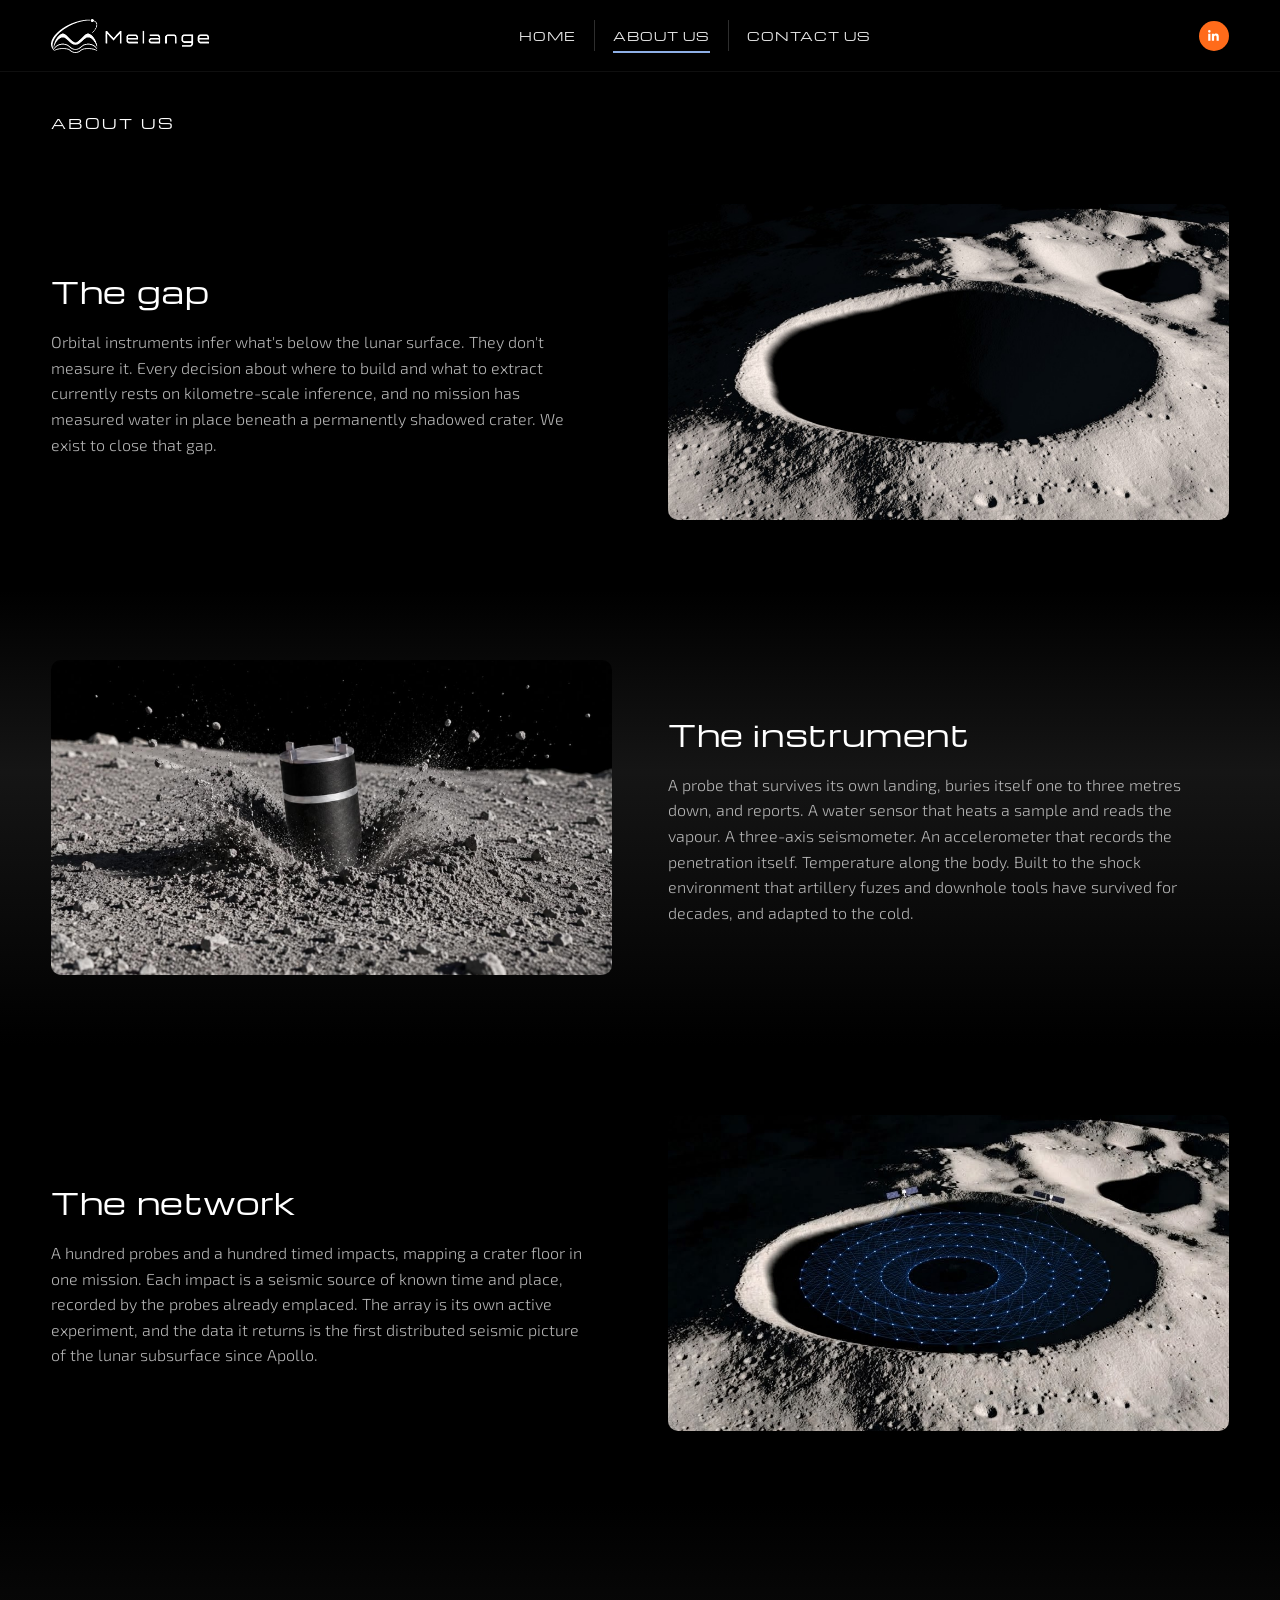
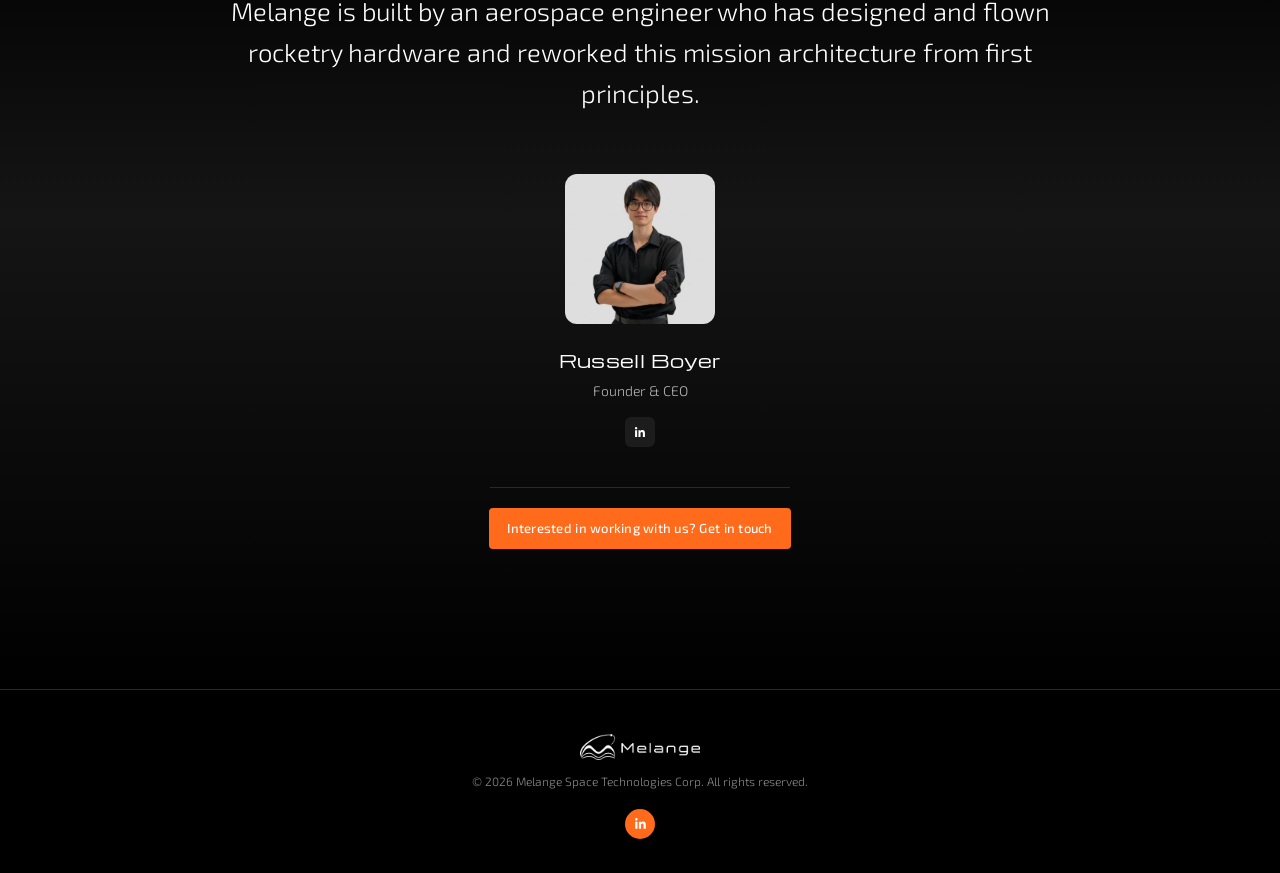
==== about.html @ c3cbf788 "Melange Space site v1 Three static pages, assets, and Pages config.  Co-Authored-By: Claude Fable 5." ====
<!DOCTYPE html>
<html lang="en">
<head>
  <meta charset="utf-8">
  <meta name="viewport" content="width=device-width, initial-scale=1">
  <title>About Us | Melange Space</title>
  <meta name="description" content="Melange Space builds penetrator probes for lunar subsurface measurement.">
  <link rel="icon" href="assets/logo.png" type="image/png">
  <link rel="preconnect" href="https://fonts.googleapis.com">
  <link rel="preconnect" href="https://fonts.gstatic.com" crossorigin>
  <link href="https://fonts.googleapis.com/css2?family=Michroma&family=Exo+2:wght@300;400;500&display=swap" rel="stylesheet">
  <link rel="stylesheet" href="css/style.css">
</head>
<body>

<header class="nav">
  <div class="container nav-inner">
    <a class="brand" href="index.html" aria-label="Melange Space home"><img src="assets/logo.png" alt="Melange"></a>
    <input class="nav-toggle" type="checkbox" id="nav-toggle" aria-label="Toggle navigation">
    <label class="nav-burger" for="nav-toggle" aria-hidden="true"><span></span><span></span><span></span></label>
    <ul class="nav-links">
      <li><a href="index.html">Home</a></li>
      <li><a class="active" href="about.html">About Us</a></li>
      <li><a href="contact.html">Contact Us</a></li>
    </ul>
    <div class="nav-social">
      <a href="https://www.linkedin.com/company/melange-space/" aria-label="LinkedIn" target="_blank" rel="noopener"><svg viewBox="0 0 24 24"><path d="M20.45 20.45h-3.55v-5.57c0-1.33-.03-3.04-1.85-3.04-1.86 0-2.14 1.45-2.14 2.94v5.67H9.36V9h3.41v1.56h.05c.48-.9 1.64-1.85 3.37-1.85 3.6 0 4.27 2.37 4.27 5.45v6.29zM5.34 7.43a2.06 2.06 0 1 1 0-4.12 2.06 2.06 0 0 1 0 4.12zM7.12 20.45H3.56V9h3.56v11.45z"/></svg></a>
    </div>
  </div>
</header>

<div class="container page-label"><h1>About Us</h1></div>

<section class="feature">
  <div class="container feature-grid">
    <div class="feature-text">
      <h2>The gap</h2>
      <p>Orbital instruments infer what's below the lunar surface. They don't measure it. Every decision about where to build and what to extract currently rests on kilometre-scale inference, and no mission has measured water in place beneath a permanently shadowed crater. We exist to close that gap.</p>
    </div>
    <div class="feature-img"><img src="assets/shackleton.jpg" alt="Shackleton crater at the lunar south pole"></div>
  </div>
</section>

<section class="feature band">
  <div class="container feature-grid flip">
    <div class="feature-text">
      <h2>The instrument</h2>
      <p>A probe that survives its own landing, buries itself one to three metres down, and reports. A water sensor that heats a sample and reads the vapour. A three-axis seismometer. An accelerometer that records the penetration itself. Temperature along the body. Built to the shock environment that artillery fuzes and downhole tools have survived for decades, and adapted to the cold.</p>
    </div>
    <div class="feature-img"><img src="assets/penetrator.png" alt="A Melange penetrator probe emplaced in regolith"></div>
  </div>
</section>

<section class="feature">
  <div class="container feature-grid">
    <div class="feature-text">
      <h2>The network</h2>
      <p>A hundred probes and a hundred timed impacts, mapping a crater floor in one mission. Each impact is a seismic source of known time and place, recorded by the probes already emplaced. The array is its own active experiment, and the data it returns is the first distributed seismic picture of the lunar subsurface since Apollo.</p>
    </div>
    <div class="feature-img"><img src="assets/shackleton-network.jpg" alt="Rendering of a probe network across a crater floor"></div>
  </div>
</section>

<section class="founders band">
  <div class="container">
    <p class="intro">Melange is built by an aerospace engineer who has designed and flown rocketry hardware and reworked this mission architecture from first principles.</p>
    <div class="founder-grid">
      <div class="founder">
        <div class="photo"><img src="assets/russell.jpg" alt="Russell Boyer"></div>
        <h3>Russell Boyer</h3>
        <p class="role">Founder &amp; CEO</p>
        <div class="links">
          <a href="https://www.linkedin.com/in/russell-boyer" aria-label="Russell Boyer on LinkedIn" target="_blank" rel="noopener"><svg viewBox="0 0 24 24"><path d="M20.45 20.45h-3.55v-5.57c0-1.33-.03-3.04-1.85-3.04-1.86 0-2.14 1.45-2.14 2.94v5.67H9.36V9h3.41v1.56h.05c.48-.9 1.64-1.85 3.37-1.85 3.6 0 4.27 2.37 4.27 5.45v6.29zM5.34 7.43a2.06 2.06 0 1 1 0-4.12 2.06 2.06 0 0 1 0 4.12zM7.12 20.45H3.56V9h3.56v11.45z"/></svg></a>
        </div>
        <div class="bar"></div>
      </div>
      <!--
      Technical Advisor slot. Do not enable until written consent is in hand.
      <div class="founder">
        <div class="photo"><img src="assets/advisor.jpg" alt=""></div>
        <h3>NAME</h3>
        <p class="role">Technical Advisor, NASA Goddard</p>
        <div class="bar"></div>
      </div>
      -->
    </div>
  </div>
  <div class="cta-center"><a class="btn small" href="contact.html">Interested in working with us? Get in touch</a></div>
</section>

<footer class="footer">
  <div class="container">
    <img src="assets/logo.png" alt="Melange">
    <p class="copy">&copy; 2026 Melange Space Technologies Corp. All rights reserved.</p>
    <div class="foot-social">
      <a href="https://www.linkedin.com/company/melange-space/" aria-label="LinkedIn" target="_blank" rel="noopener"><svg viewBox="0 0 24 24"><path d="M20.45 20.45h-3.55v-5.57c0-1.33-.03-3.04-1.85-3.04-1.86 0-2.14 1.45-2.14 2.94v5.67H9.36V9h3.41v1.56h.05c.48-.9 1.64-1.85 3.37-1.85 3.6 0 4.27 2.37 4.27 5.45v6.29zM5.34 7.43a2.06 2.06 0 1 1 0-4.12 2.06 2.06 0 0 1 0 4.12zM7.12 20.45H3.56V9h3.56v11.45z"/></svg></a>
    </div>
  </div>
</footer>

</body>
</html>
---- css/style.css ----
:root {
  --bg: #000000;
  --surface: #0a0a0a;
  --surface-2: #121212;
  --text: #ffffff;
  --muted: #b3b3b3;
  --line: #2a2a2a;
  --accent: #ff6b1a;
  --accent-hover: #ff8340;
  --head: "Michroma", "Orbitron", "Segoe UI", sans-serif;
  --body: "Exo 2", "Segoe UI", Helvetica, Arial, sans-serif;
  --nav-h: 72px;
}

* { box-sizing: border-box; }
html { scroll-behavior: smooth; }
body {
  margin: 0;
  background: var(--bg);
  color: var(--text);
  font-family: var(--body);
  font-weight: 300;
  line-height: 1.6;
  -webkit-font-smoothing: antialiased;
}
img, video { max-width: 100%; display: block; }
a { color: inherit; text-decoration: none; }
h1, h2, h3 { font-family: var(--head); font-weight: 400; margin: 0; letter-spacing: 0.02em; }
p { margin: 0; }
.container { width: min(1240px, 92vw); margin: 0 auto; }

/* Nav */
.nav {
  position: fixed; top: 0; left: 0; right: 0; z-index: 50;
  height: var(--nav-h);
  background: linear-gradient(180deg, rgba(0,0,0,0.85), rgba(0,0,0,0.55));
  backdrop-filter: blur(6px);
  -webkit-backdrop-filter: blur(6px);
  border-bottom: 1px solid rgba(255,255,255,0.06);
}
.nav-inner {
  height: 100%; display: flex; align-items: center; justify-content: space-between;
}
.brand { display: flex; align-items: center; }
.brand img { height: 34px; width: auto; }
.nav-toggle { display: none; }
.nav-burger { display: none; cursor: pointer; width: 28px; height: 22px; position: relative; }
.nav-burger span {
  position: absolute; left: 0; right: 0; height: 2px; background: var(--text);
  transition: transform .2s, opacity .2s;
}
.nav-burger span:nth-child(1) { top: 0; }
.nav-burger span:nth-child(2) { top: 10px; }
.nav-burger span:nth-child(3) { top: 20px; }
.nav-links { display: flex; align-items: center; gap: 0; list-style: none; margin: 0; padding: 0; }
.nav-links li { border-left: 1px solid rgba(255,255,255,0.18); }
.nav-links li:first-child { border-left: none; }
.nav-links a {
  display: block; padding: 6px 18px;
  font-family: var(--head); font-size: 12px; letter-spacing: 0.08em; text-transform: uppercase;
  color: var(--text); opacity: 0.9; position: relative;
}
.nav-links a:hover { opacity: 1; }
.nav-links a.active::after {
  content: ""; position: absolute; left: 18px; right: 18px; bottom: -2px; height: 2px;
  background: #9ec2ff;
}
.nav-social { display: flex; gap: 10px; margin-left: 18px; }
.nav-social a, .foot-social a {
  width: 30px; height: 30px; border-radius: 50%; background: var(--accent);
  display: inline-flex; align-items: center; justify-content: center;
}
.nav-social a:hover, .foot-social a:hover { background: var(--accent-hover); }
.nav-social svg, .foot-social svg { width: 15px; height: 15px; fill: #fff; }

/* Hero */
.hero {
  position: relative; height: 100vh; min-height: 620px; overflow: hidden;
  display: flex; align-items: flex-end;
}
.hero-media {
  position: absolute; inset: 0; width: 100%; height: 100%; object-fit: cover;
}
.hero::after {
  content: ""; position: absolute; inset: 0;
  background:
    linear-gradient(180deg, rgba(0,0,0,0.55) 0%, rgba(0,0,0,0.05) 35%, rgba(0,0,0,0.35) 70%, rgba(0,0,0,0.9) 100%),
    linear-gradient(90deg, rgba(0,0,0,0.45) 0%, rgba(0,0,0,0) 55%);
}
.hero-copy { position: relative; z-index: 2; padding-bottom: 12vh; }
.hero h1 {
  font-size: clamp(30px, 4.6vw, 62px); line-height: 1.12; text-transform: uppercase;
  max-width: 14ch;
}
.hero-sub { margin-top: 22px; color: var(--muted); max-width: 52ch; font-size: 17px; }
.scroll-cue {
  position: absolute; right: 28px; bottom: 28px; z-index: 3;
  width: 44px; height: 44px; border-radius: 8px; background: rgba(255,255,255,0.08);
  display: flex; align-items: center; justify-content: center; color: #fff; font-size: 18px;
}

/* Statement */
.statement { padding: 120px 0; position: relative; }
.statement-bg {
  position: absolute; inset: 0; background: radial-gradient(60% 60% at 50% 100%, rgba(120,150,200,0.18), transparent 70%);
}
.statement-box {
  position: relative; border: 1px solid rgba(255,255,255,0.22); border-radius: 22px;
  padding: 64px 40px; text-align: center; max-width: 1180px; margin: 0 auto;
  background: rgba(0,0,0,0.35);
}
.statement h2 { font-size: clamp(26px, 3.6vw, 48px); line-height: 1.2; }
.statement .lead { margin: 22px auto 0; max-width: 62ch; font-size: clamp(16px, 1.5vw, 22px); color: #e6e6e6; }
.rule { height: 2px; background: linear-gradient(90deg, transparent, rgba(255,255,255,0.7), transparent); margin: 34px auto 30px; max-width: 1000px; }
.statement .tag { font-family: var(--head); font-size: clamp(16px, 1.6vw, 22px); }
.btn {
  display: inline-block; margin-top: 28px; padding: 14px 30px; border-radius: 4px;
  background: var(--accent); color: #fff; font-family: var(--body); font-weight: 500; font-size: 15px;
  letter-spacing: 0.02em; transition: background .15s, transform .15s;
}
.btn:hover { background: var(--accent-hover); transform: translateY(-1px); }
.btn.small { padding: 10px 18px; font-size: 13px; margin-top: 0; }

/* Full bleed image */
.bleed { position: relative; }
.bleed img { width: 100%; height: min(90vh, 900px); object-fit: cover; }
.bleed-caption {
  position: absolute; left: 0; right: 0; bottom: 0; padding: 48px 0 40px;
  background: linear-gradient(180deg, transparent, rgba(0,0,0,0.85));
}
.bleed-caption h3 { font-size: clamp(18px, 2.2vw, 28px); }
.bleed-caption p { color: var(--muted); margin-top: 10px; max-width: 60ch; }

/* Specs strip */
.specs { padding: 80px 0; border-top: 1px solid var(--line); border-bottom: 1px solid var(--line); background: var(--surface); }
.specs-grid { display: grid; grid-template-columns: repeat(4, 1fr); gap: 32px; }
.spec { border-left: 2px solid var(--accent); padding-left: 18px; }
.spec .num { font-family: var(--head); font-size: clamp(22px, 2.6vw, 34px); line-height: 1.1; }
.spec .lbl { color: var(--muted); margin-top: 8px; font-size: 14px; }
.specs-note { color: #7f7f7f; font-size: 12px; margin-top: 28px; }

/* About */
.page-label { padding-top: calc(var(--nav-h) + 40px); }
.page-label h1 { font-size: 14px; letter-spacing: 0.16em; text-transform: uppercase; }
.feature { padding: 70px 0; }
.feature-grid { display: grid; grid-template-columns: 1fr 1fr; gap: 56px; align-items: center; }
.feature-grid.flip .feature-text { order: 2; }
.feature-grid.flip .feature-img { order: 1; }
.feature-img img { width: 100%; aspect-ratio: 16 / 9; object-fit: cover; border-radius: 10px; }
.feature-text h2 { font-size: clamp(20px, 2.4vw, 30px); }
.feature-text p { color: var(--muted); margin-top: 14px; max-width: 54ch; font-size: 16px; }
.band { background: linear-gradient(180deg, #000, #151515 40%, #000); }

/* Founder */
.founders { padding: 90px 0 60px; text-align: center; }
.founders .intro { font-family: var(--body); font-weight: 300; font-size: clamp(18px, 2vw, 26px); max-width: 60ch; margin: 0 auto 60px; }
.founder-grid { display: flex; justify-content: center; gap: 80px; flex-wrap: wrap; }
.founder { width: 300px; }
.founder .photo {
  width: 150px; height: 150px; margin: 0 auto; border-radius: 12px; overflow: hidden;
  background: var(--accent);
}
.founder .photo img { width: 100%; height: 100%; object-fit: cover; }
.founder h3 { font-size: 18px; margin-top: 22px; }
.founder .role { color: var(--muted); margin-top: 6px; font-size: 14px; }
.founder .links { margin-top: 14px; display: flex; justify-content: center; gap: 10px; }
.founder .links a { width: 30px; height: 30px; border-radius: 6px; background: #1c1c1c; display: inline-flex; align-items: center; justify-content: center; }
.founder .links a:hover { background: var(--accent); }
.founder .links svg { width: 14px; height: 14px; fill: #fff; }
.founder .bar { height: 1px; background: var(--line); margin-top: 40px; }
.cta-center { text-align: center; padding: 20px 0 80px; }

/* Contact */
.contact { padding-top: calc(var(--nav-h) + 60px); padding-bottom: 100px; min-height: 80vh; }
.contact-grid { display: grid; grid-template-columns: 1.1fr 1fr; gap: 60px; align-items: start; }
.contact h1 { font-size: clamp(26px, 3.4vw, 44px); line-height: 1.15; }
.contact .lead { color: var(--muted); margin-top: 18px; max-width: 50ch; font-size: 17px; }
.contact-card { border: 1px solid rgba(255,255,255,0.18); border-radius: 16px; padding: 34px; background: rgba(255,255,255,0.02); }
.contact-card h3 { font-size: 13px; letter-spacing: 0.14em; text-transform: uppercase; color: var(--muted); }
.contact-card .big { font-family: var(--head); font-size: clamp(16px, 1.6vw, 20px); margin-top: 14px; word-break: break-all; }
.contact-card .row { margin-top: 26px; }
.contact-card .row + .row { border-top: 1px solid var(--line); padding-top: 22px; }
.contact-card p { color: var(--muted); margin-top: 8px; font-size: 15px; }

/* Footer */
.footer { border-top: 1px solid var(--line); padding: 44px 0 34px; text-align: center; }
.footer img { height: 26px; width: auto; margin: 0 auto; }
.footer .copy { color: #8a8a8a; font-size: 12px; margin-top: 12px; }
.foot-social { display: flex; justify-content: center; gap: 10px; margin-top: 18px; }

/* Responsive */
@media (max-width: 900px) {
  .specs-grid { grid-template-columns: repeat(2, 1fr); }
  .feature-grid { grid-template-columns: 1fr; gap: 26px; }
  .feature-grid.flip .feature-text { order: 0; }
  .feature-grid.flip .feature-img { order: 0; }
  .contact-grid { grid-template-columns: 1fr; }
  .nav-burger { display: block; }
  .nav-links {
    position: fixed; top: var(--nav-h); left: 0; right: 0;
    flex-direction: column; align-items: stretch; background: rgba(0,0,0,0.96);
    border-bottom: 1px solid var(--line); display: none;
  }
  .nav-links li { border-left: none; border-top: 1px solid var(--line); }
  .nav-links a { padding: 16px 6vw; }
  .nav-links a.active::after { display: none; }
  .nav-social { display: none; }
  .nav-toggle:checked ~ .nav-links { display: flex; }
  .nav-toggle:checked ~ .nav-burger span:nth-child(1) { transform: translateY(10px) rotate(45deg); }
  .nav-toggle:checked ~ .nav-burger span:nth-child(2) { opacity: 0; }
  .nav-toggle:checked ~ .nav-burger span:nth-child(3) { transform: translateY(-10px) rotate(-45deg); }
  .hero-copy { padding-bottom: 14vh; }
  .statement-box { padding: 44px 22px; }
}
@media (max-width: 560px) {
  .specs-grid { grid-template-columns: 1fr; }
  .hero { min-height: 560px; }
}
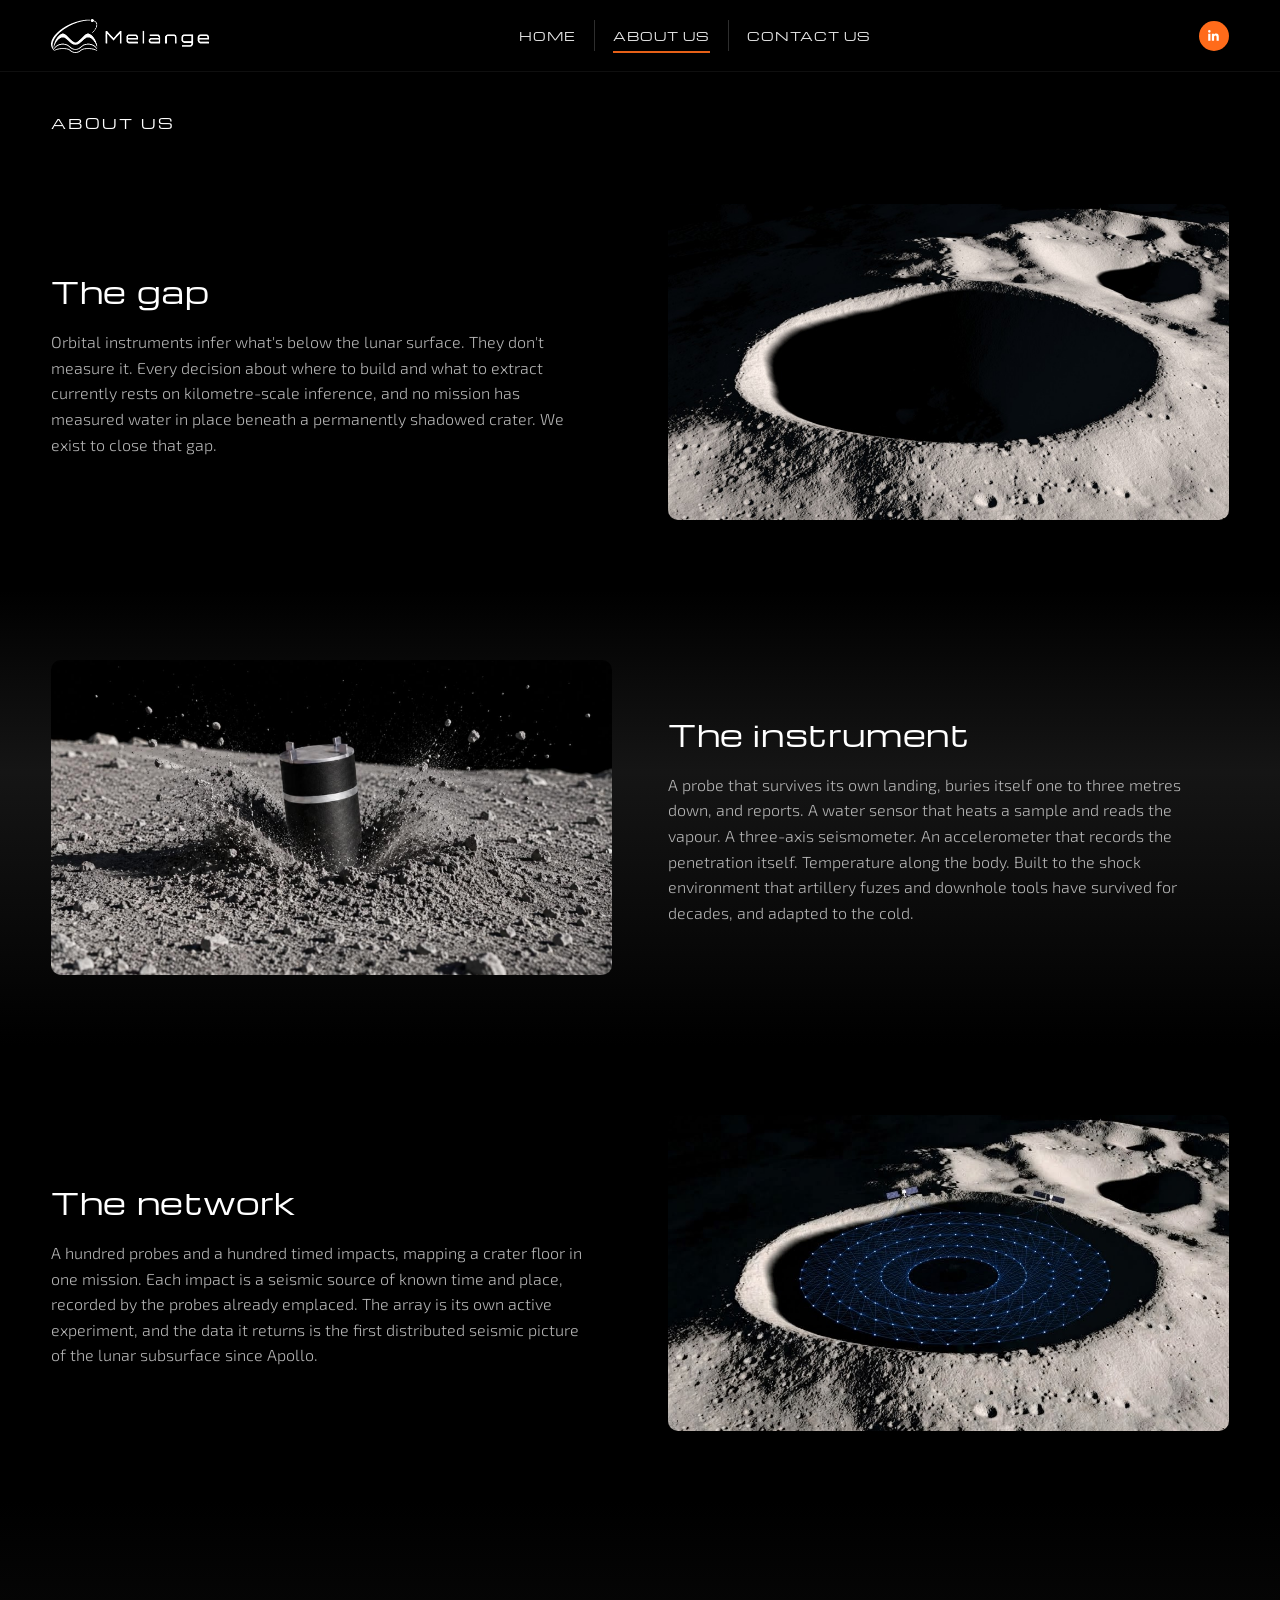
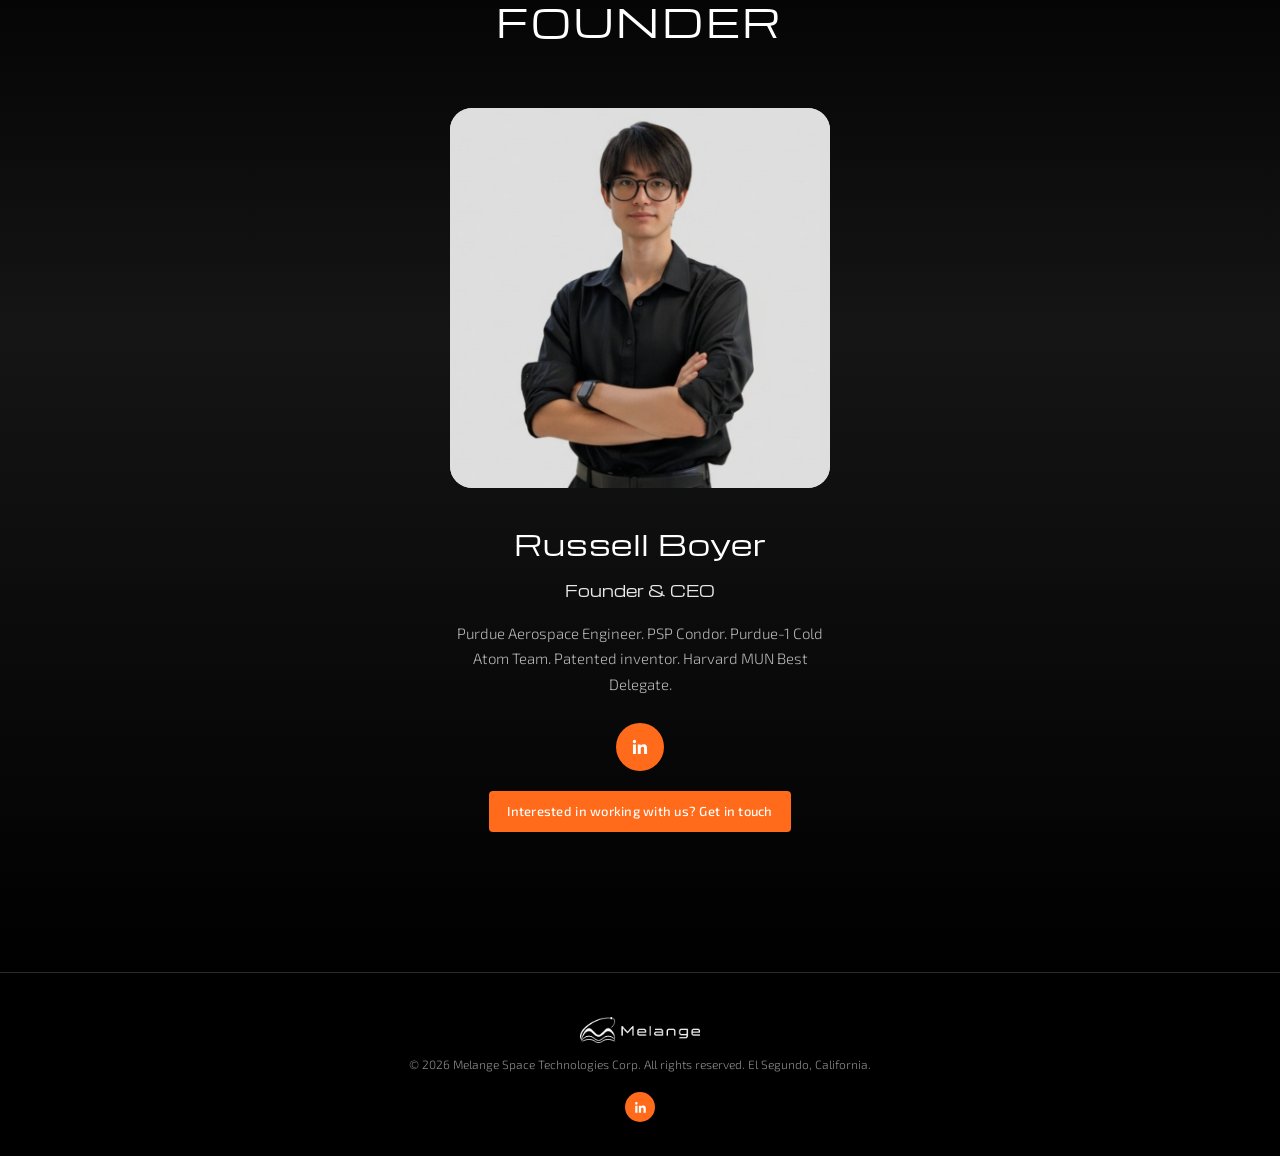
==== commit 9f66b652: "Match Claude Design copy: hero, SCOUT caption, statement, founder card, footer Co-Authored-By: Claud" ====
--- a/about.html
+++ b/about.html
@@ -63,12 +63,13 @@
 
 <section class="founders band">
   <div class="container">
-    <p class="intro">Melange is built by an aerospace engineer who has designed and flown rocketry hardware and reworked this mission architecture from first principles.</p>
+    <h2 class="section-title">Founder</h2>
     <div class="founder-grid">
       <div class="founder">
         <div class="photo"><img src="assets/russell.jpg" alt="Russell Boyer"></div>
         <h3>Russell Boyer</h3>
         <p class="role">Founder &amp; CEO</p>
+        <p class="bio">Purdue Aerospace Engineer. PSP Condor. Purdue-1 Cold Atom Team. Patented inventor. Harvard MUN Best Delegate.</p>
         <div class="links">
           <a href="https://www.linkedin.com/in/russell-boyer" aria-label="Russell Boyer on LinkedIn" target="_blank" rel="noopener"><svg viewBox="0 0 24 24"><path d="M20.45 20.45h-3.55v-5.57c0-1.33-.03-3.04-1.85-3.04-1.86 0-2.14 1.45-2.14 2.94v5.67H9.36V9h3.41v1.56h.05c.48-.9 1.64-1.85 3.37-1.85 3.6 0 4.27 2.37 4.27 5.45v6.29zM5.34 7.43a2.06 2.06 0 1 1 0-4.12 2.06 2.06 0 0 1 0 4.12zM7.12 20.45H3.56V9h3.56v11.45z"/></svg></a>
         </div>
@@ -91,7 +92,7 @@
 <footer class="footer">
   <div class="container">
     <img src="assets/logo.png" alt="Melange">
-    <p class="copy">&copy; 2026 Melange Space Technologies Corp. All rights reserved.</p>
+    <p class="copy">&copy; 2026 Melange Space Technologies Corp. All rights reserved. El Segundo, California.</p>
     <div class="foot-social">
       <a href="https://www.linkedin.com/company/melange-space/" aria-label="LinkedIn" target="_blank" rel="noopener"><svg viewBox="0 0 24 24"><path d="M20.45 20.45h-3.55v-5.57c0-1.33-.03-3.04-1.85-3.04-1.86 0-2.14 1.45-2.14 2.94v5.67H9.36V9h3.41v1.56h.05c.48-.9 1.64-1.85 3.37-1.85 3.6 0 4.27 2.37 4.27 5.45v6.29zM5.34 7.43a2.06 2.06 0 1 1 0-4.12 2.06 2.06 0 0 1 0 4.12zM7.12 20.45H3.56V9h3.56v11.45z"/></svg></a>
     </div>
--- a/css/style.css
+++ b/css/style.css
@@ -63,7 +63,7 @@
 .nav-links a:hover { opacity: 1; }
 .nav-links a.active::after {
   content: ""; position: absolute; left: 18px; right: 18px; bottom: -2px; height: 2px;
-  background: #9ec2ff;
+  background: var(--accent);
 }
 .nav-social { display: flex; gap: 10px; margin-left: 18px; }
 .nav-social a, .foot-social a {
@@ -128,8 +128,9 @@
   position: absolute; left: 0; right: 0; bottom: 0; padding: 48px 0 40px;
   background: linear-gradient(180deg, transparent, rgba(0,0,0,0.85));
 }
-.bleed-caption h3 { font-size: clamp(18px, 2.2vw, 28px); }
+.bleed-caption h3 { font-size: clamp(22px, 2.6vw, 34px); letter-spacing: 0.06em; }
 .bleed-caption p { color: var(--muted); margin-top: 10px; max-width: 60ch; }
+.bleed-caption .sub { font-family: var(--body); font-weight: 400; font-size: clamp(11px, 1vw, 14px); letter-spacing: 0.22em; text-transform: uppercase; color: #cfcfcf; }
 
 /* Specs strip */
 .specs { padding: 80px 0; border-top: 1px solid var(--line); border-bottom: 1px solid var(--line); background: var(--surface); }
@@ -153,21 +154,22 @@
 
 /* Founder */
 .founders { padding: 90px 0 60px; text-align: center; }
-.founders .intro { font-family: var(--body); font-weight: 300; font-size: clamp(18px, 2vw, 26px); max-width: 60ch; margin: 0 auto 60px; }
+.section-title { font-size: clamp(24px, 3vw, 40px); letter-spacing: 0.08em; text-transform: uppercase; margin-bottom: 56px; }
 .founder-grid { display: flex; justify-content: center; gap: 80px; flex-wrap: wrap; }
-.founder { width: 300px; }
+.founder { width: min(400px, 90vw); }
 .founder .photo {
-  width: 150px; height: 150px; margin: 0 auto; border-radius: 12px; overflow: hidden;
-  background: var(--accent);
-}
-.founder .photo img { width: 100%; height: 100%; object-fit: cover; }
-.founder h3 { font-size: 18px; margin-top: 22px; }
-.founder .role { color: var(--muted); margin-top: 6px; font-size: 14px; }
-.founder .links { margin-top: 14px; display: flex; justify-content: center; gap: 10px; }
-.founder .links a { width: 30px; height: 30px; border-radius: 6px; background: #1c1c1c; display: inline-flex; align-items: center; justify-content: center; }
-.founder .links a:hover { background: var(--accent); }
-.founder .links svg { width: 14px; height: 14px; fill: #fff; }
-.founder .bar { height: 1px; background: var(--line); margin-top: 40px; }
+  width: min(380px, 80vw); aspect-ratio: 1 / 1; margin: 0 auto; border-radius: 22px; overflow: hidden;
+  background: #e6e6e6;
+}
+.founder .photo img { width: 100%; height: 100%; object-fit: cover; object-position: center top; }
+.founder h3 { font-size: clamp(20px, 2.2vw, 28px); margin-top: 34px; }
+.founder .role { font-family: var(--head); color: #eaeaea; margin-top: 12px; font-size: 15px; }
+.founder .bio { color: var(--muted); margin: 18px auto 0; max-width: 44ch; font-size: 15px; line-height: 1.7; }
+.founder .links { margin-top: 26px; display: flex; justify-content: center; gap: 10px; }
+.founder .links a { width: 48px; height: 48px; border-radius: 50%; background: var(--accent); display: inline-flex; align-items: center; justify-content: center; }
+.founder .links a:hover { background: var(--accent-hover); }
+.founder .links svg { width: 20px; height: 20px; fill: #fff; }
+.founder .bar { display: none; }
 .cta-center { text-align: center; padding: 20px 0 80px; }
 
 /* Contact */
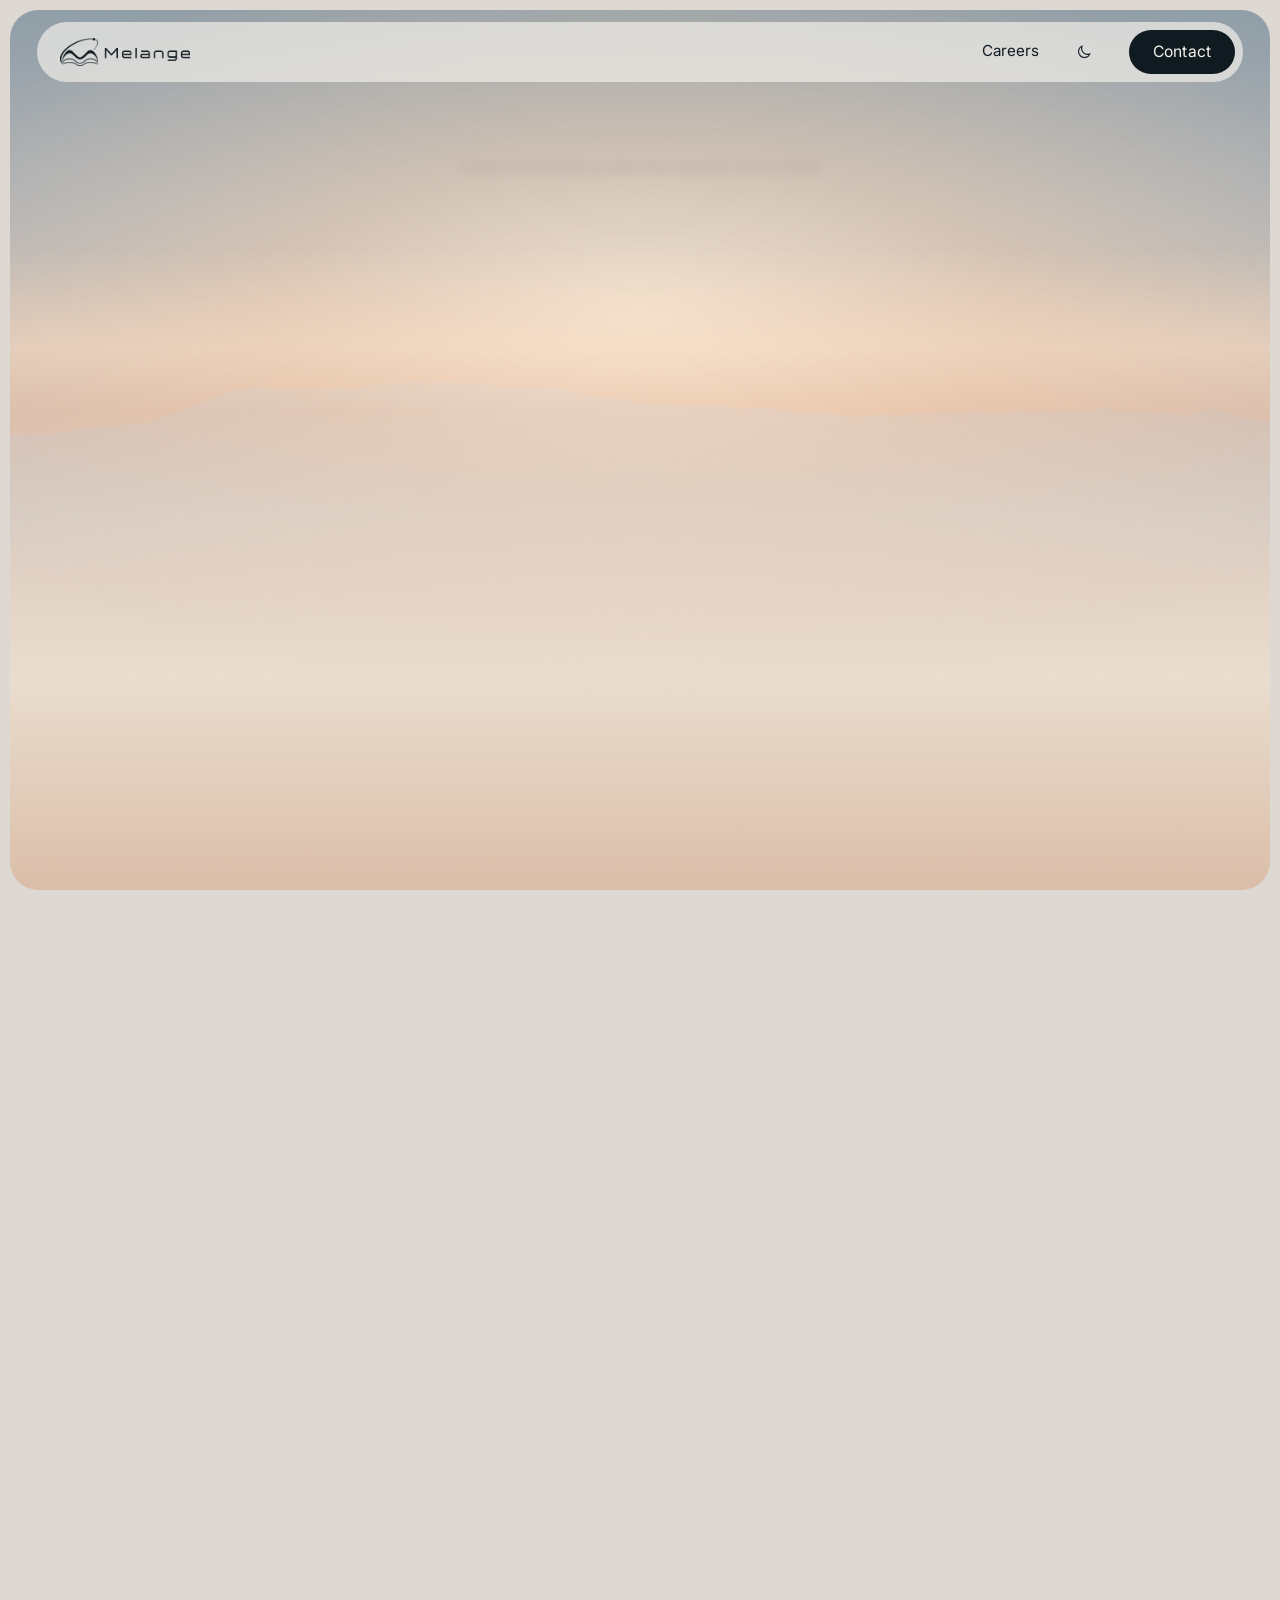
==== commit ccc286bb: "Redesign: one-page home with hero, story and field stills; separate Careers and Contact pages; day a" ====
--- a/about.html
+++ b/about.html
@@ -1,103 +1,6 @@
 <!DOCTYPE html>
-<html lang="en">
-<head>
-  <meta charset="utf-8">
-  <meta name="viewport" content="width=device-width, initial-scale=1">
-  <title>About Us | Melange Space</title>
-  <meta name="description" content="Melange Space builds penetrator probes for lunar subsurface measurement.">
-  <link rel="icon" href="assets/logo.png" type="image/png">
-  <link rel="preconnect" href="https://fonts.googleapis.com">
-  <link rel="preconnect" href="https://fonts.gstatic.com" crossorigin>
-  <link href="https://fonts.googleapis.com/css2?family=Michroma&family=Exo+2:wght@300;400;500&display=swap" rel="stylesheet">
-  <link rel="stylesheet" href="css/style.css">
-</head>
-<body>
-
-<header class="nav">
-  <div class="container nav-inner">
-    <a class="brand" href="index.html" aria-label="Melange Space home"><img src="assets/logo.png" alt="Melange"></a>
-    <input class="nav-toggle" type="checkbox" id="nav-toggle" aria-label="Toggle navigation">
-    <label class="nav-burger" for="nav-toggle" aria-hidden="true"><span></span><span></span><span></span></label>
-    <ul class="nav-links">
-      <li><a href="index.html">Home</a></li>
-      <li><a class="active" href="about.html">About Us</a></li>
-      <li><a href="contact.html">Contact Us</a></li>
-    </ul>
-    <div class="nav-social">
-      <a href="https://www.linkedin.com/company/melange-space/" aria-label="LinkedIn" target="_blank" rel="noopener"><svg viewBox="0 0 24 24"><path d="M20.45 20.45h-3.55v-5.57c0-1.33-.03-3.04-1.85-3.04-1.86 0-2.14 1.45-2.14 2.94v5.67H9.36V9h3.41v1.56h.05c.48-.9 1.64-1.85 3.37-1.85 3.6 0 4.27 2.37 4.27 5.45v6.29zM5.34 7.43a2.06 2.06 0 1 1 0-4.12 2.06 2.06 0 0 1 0 4.12zM7.12 20.45H3.56V9h3.56v11.45z"/></svg></a>
-    </div>
-  </div>
-</header>
-
-<div class="container page-label"><h1>About Us</h1></div>
-
-<section class="feature">
-  <div class="container feature-grid">
-    <div class="feature-text">
-      <h2>The gap</h2>
-      <p>Orbital instruments infer what's below the lunar surface. They don't measure it. Every decision about where to build and what to extract currently rests on kilometre-scale inference, and no mission has measured water in place beneath a permanently shadowed crater. We exist to close that gap.</p>
-    </div>
-    <div class="feature-img"><img src="assets/shackleton.jpg" alt="Shackleton crater at the lunar south pole"></div>
-  </div>
-</section>
-
-<section class="feature band">
-  <div class="container feature-grid flip">
-    <div class="feature-text">
-      <h2>The instrument</h2>
-      <p>A probe that survives its own landing, buries itself one to three metres down, and reports. A water sensor that heats a sample and reads the vapour. A three-axis seismometer. An accelerometer that records the penetration itself. Temperature along the body. Built to the shock environment that artillery fuzes and downhole tools have survived for decades, and adapted to the cold.</p>
-    </div>
-    <div class="feature-img"><img src="assets/penetrator.png" alt="A Melange penetrator probe emplaced in regolith"></div>
-  </div>
-</section>
-
-<section class="feature">
-  <div class="container feature-grid">
-    <div class="feature-text">
-      <h2>The network</h2>
-      <p>A hundred probes and a hundred timed impacts, mapping a crater floor in one mission. Each impact is a seismic source of known time and place, recorded by the probes already emplaced. The array is its own active experiment, and the data it returns is the first distributed seismic picture of the lunar subsurface since Apollo.</p>
-    </div>
-    <div class="feature-img"><img src="assets/shackleton-network.jpg" alt="Rendering of a probe network across a crater floor"></div>
-  </div>
-</section>
-
-<section class="founders band">
-  <div class="container">
-    <h2 class="section-title">Founder</h2>
-    <div class="founder-grid">
-      <div class="founder">
-        <div class="photo"><img src="assets/russell.jpg" alt="Russell Boyer"></div>
-        <h3>Russell Boyer</h3>
-        <p class="role">Founder &amp; CEO</p>
-        <p class="bio">Purdue Aerospace Engineer. PSP Condor. Purdue-1 Cold Atom Team. Patented inventor. Harvard MUN Best Delegate.</p>
-        <div class="links">
-          <a href="https://www.linkedin.com/in/russell-boyer" aria-label="Russell Boyer on LinkedIn" target="_blank" rel="noopener"><svg viewBox="0 0 24 24"><path d="M20.45 20.45h-3.55v-5.57c0-1.33-.03-3.04-1.85-3.04-1.86 0-2.14 1.45-2.14 2.94v5.67H9.36V9h3.41v1.56h.05c.48-.9 1.64-1.85 3.37-1.85 3.6 0 4.27 2.37 4.27 5.45v6.29zM5.34 7.43a2.06 2.06 0 1 1 0-4.12 2.06 2.06 0 0 1 0 4.12zM7.12 20.45H3.56V9h3.56v11.45z"/></svg></a>
-        </div>
-        <div class="bar"></div>
-      </div>
-      <!--
-      Technical Advisor slot. Do not enable until written consent is in hand.
-      <div class="founder">
-        <div class="photo"><img src="assets/advisor.jpg" alt=""></div>
-        <h3>NAME</h3>
-        <p class="role">Technical Advisor, NASA Goddard</p>
-        <div class="bar"></div>
-      </div>
-      -->
-    </div>
-  </div>
-  <div class="cta-center"><a class="btn small" href="contact.html">Interested in working with us? Get in touch</a></div>
-</section>
-
-<footer class="footer">
-  <div class="container">
-    <img src="assets/logo.png" alt="Melange">
-    <p class="copy">&copy; 2026 Melange Space Technologies Corp. All rights reserved. El Segundo, California.</p>
-    <div class="foot-social">
-      <a href="https://www.linkedin.com/company/melange-space/" aria-label="LinkedIn" target="_blank" rel="noopener"><svg viewBox="0 0 24 24"><path d="M20.45 20.45h-3.55v-5.57c0-1.33-.03-3.04-1.85-3.04-1.86 0-2.14 1.45-2.14 2.94v5.67H9.36V9h3.41v1.56h.05c.48-.9 1.64-1.85 3.37-1.85 3.6 0 4.27 2.37 4.27 5.45v6.29zM5.34 7.43a2.06 2.06 0 1 1 0-4.12 2.06 2.06 0 0 1 0 4.12zM7.12 20.45H3.56V9h3.56v11.45z"/></svg></a>
-    </div>
-  </div>
-</footer>
-
-</body>
-</html>
+<html lang="en"><head><meta charset="utf-8"><title>Melange Space</title>
+<link rel="canonical" href="https://melangespace.com/">
+<meta http-equiv="refresh" content="0; url=/">
+<meta name="robots" content="noindex"></head>
+<body><a href="/">Melange Space</a></body></html>
